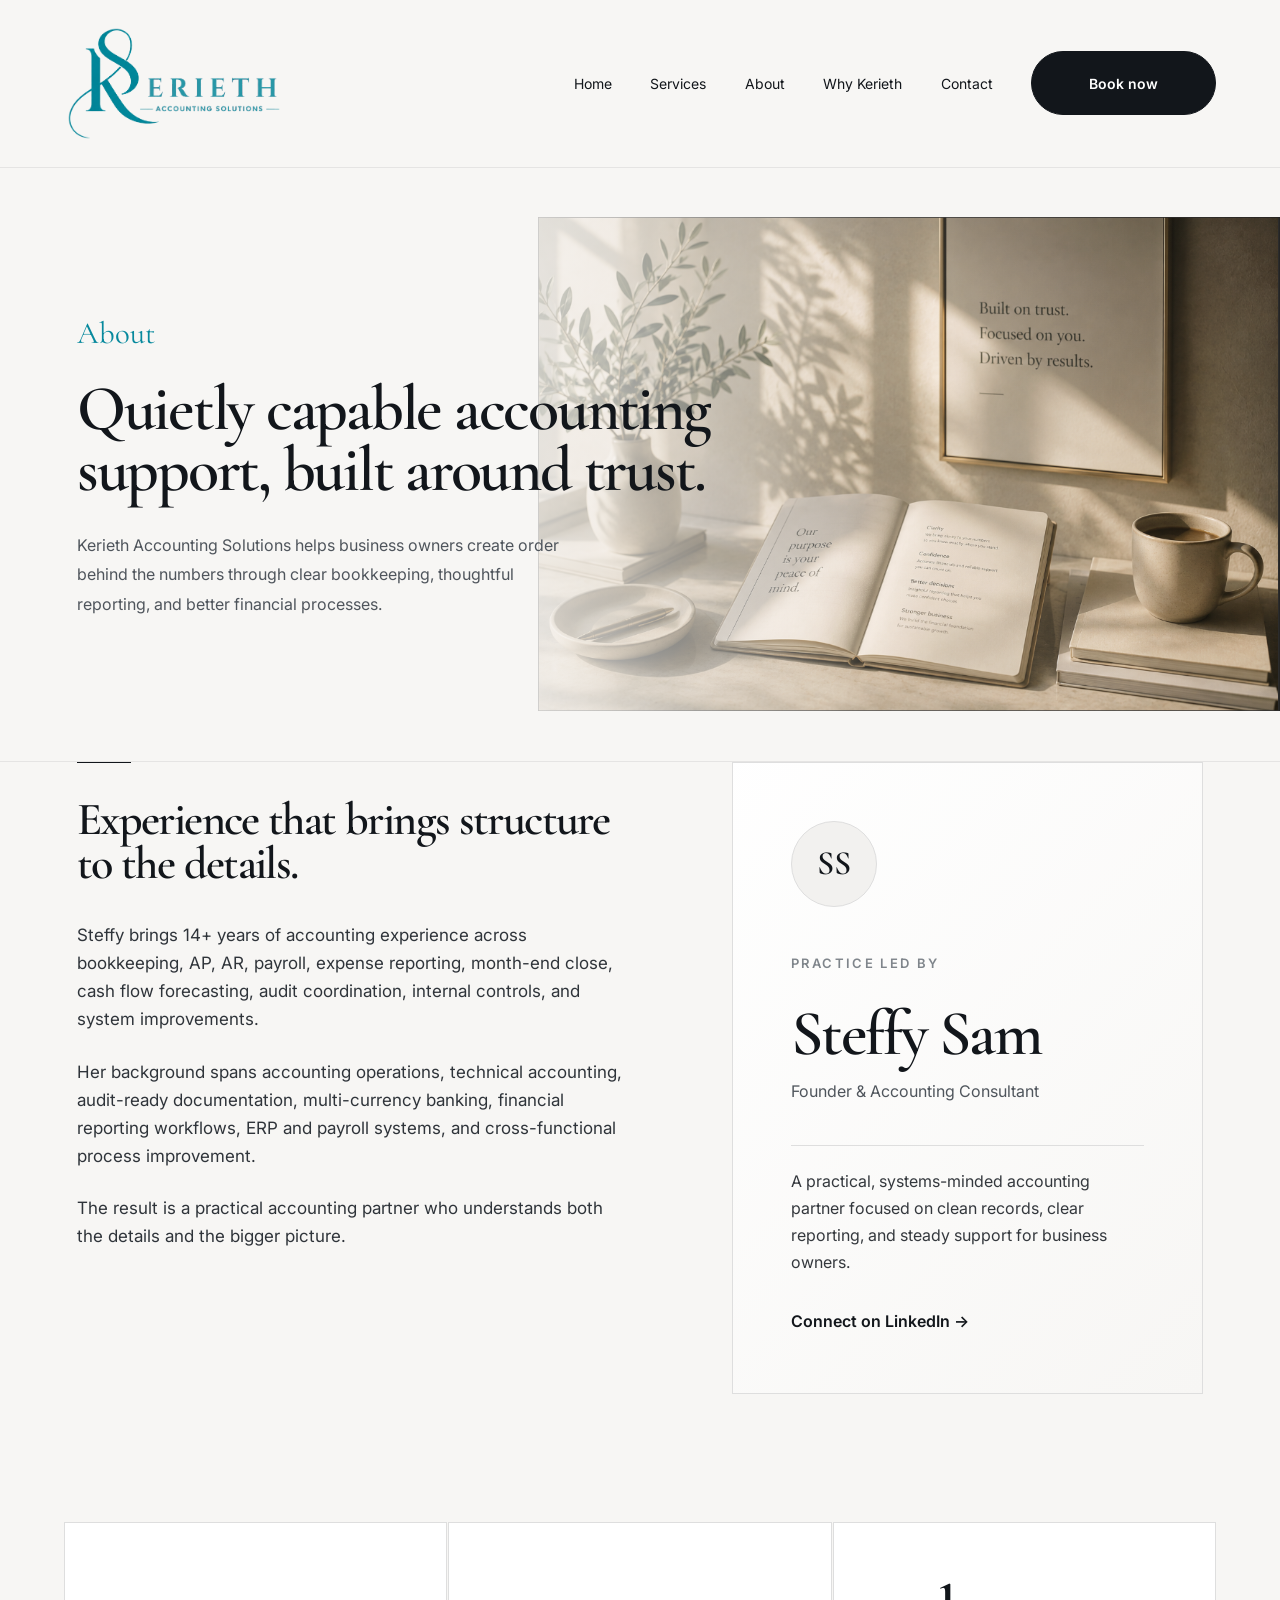
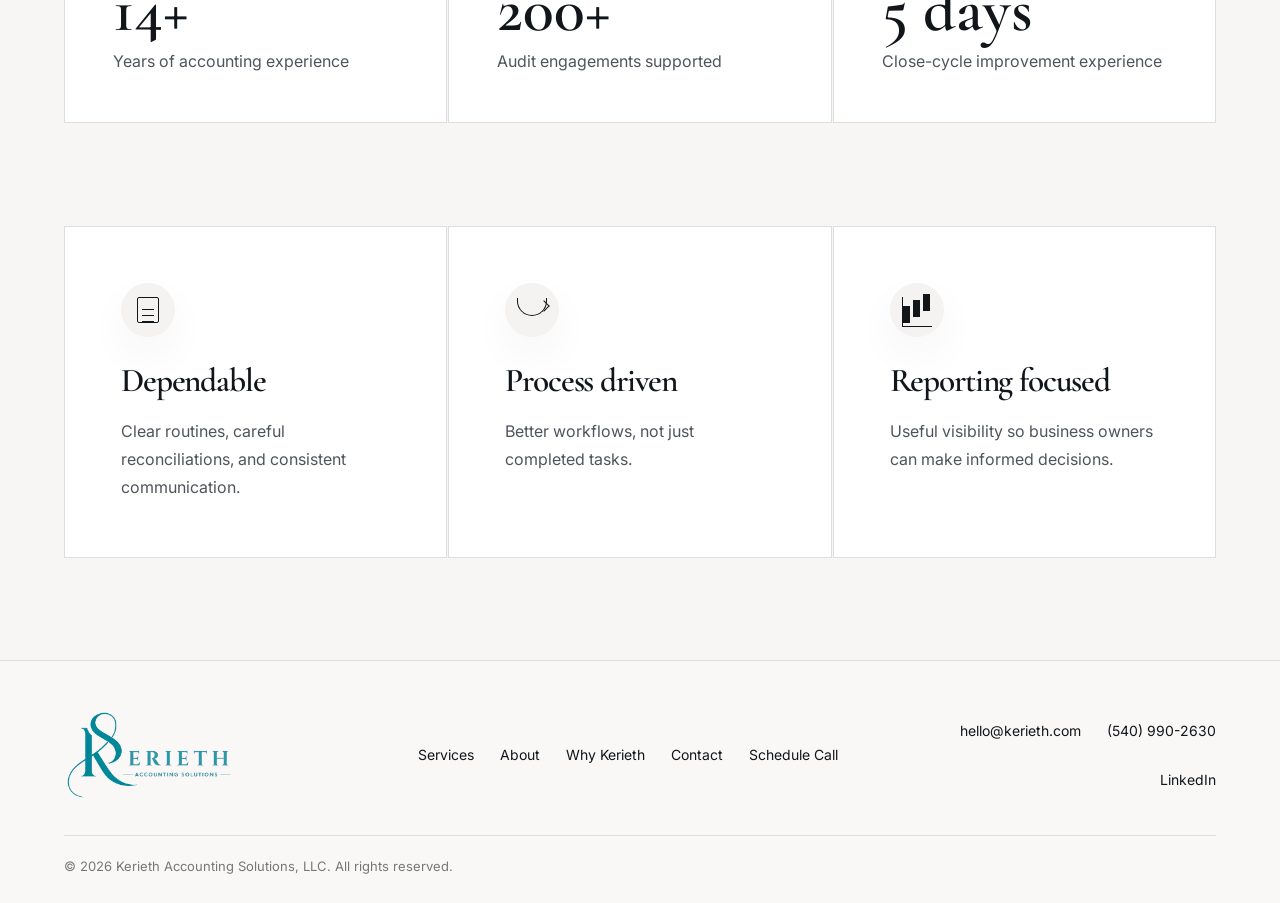
==== about.html @ 2ef551b6 "Add files via upload" ====
<!doctype html>
<html lang="en">
<head>
  <meta charset="utf-8">
  <meta name="viewport" content="width=device-width, initial-scale=1">
  <title>About | Kerieth Accounting Solutions</title>
  <link rel="preconnect" href="https://fonts.googleapis.com">
  <link rel="preconnect" href="https://fonts.gstatic.com" crossorigin>
  <link href="https://fonts.googleapis.com/css2?family=Cormorant+Garamond:wght@500;600;700&family=Inter:wght@400;500;600;700&display=swap" rel="stylesheet">
  <link rel="stylesheet" href="styles.css">
</head>
<body>

<header class="site-header">
  <a class="brand" href="index.html" aria-label="Kerieth Accounting Solutions home">
    <img src="assets/kerieth-logo.png" alt="Kerieth Accounting Solutions logo">
  </a>
  <button class="menu-toggle" aria-label="Open menu">Menu</button>
  <nav class="site-nav" aria-label="Main navigation">
    <a href="index.html">Home</a>
    <a href="services.html">Services</a>
    <a href="about.html">About</a>
    <a href="why-kerieth.html">Why Kerieth</a>
    <a href="contact.html">Contact</a>
    <a class="nav-book" href="contact.html#schedule">Book now</a>
  </nav>
</header>

<main>

<section class="page-title section-hero about-page-hero">
  <p class="kicker">About</p>
  <h1>Quietly capable accounting support, built around trust.</h1>
  <p>Kerieth Accounting Solutions helps business owners create order behind the numbers through clear bookkeeping, thoughtful reporting, and better financial processes.</p>
</section>
<section class="about-editorial about-refined">
  <div class="about-copy">
    <div class="section-mark"></div>
    <h2>Experience that brings structure to the details.</h2>
    <p>Steffy brings 14+ years of accounting experience across bookkeeping, AP, AR, payroll, expense reporting, month-end close, cash flow forecasting, audit coordination, internal controls, and system improvements.</p>
    <p>Her background spans accounting operations, technical accounting, audit-ready documentation, multi-currency banking, financial reporting workflows, ERP and payroll systems, and cross-functional process improvement.</p>
    <p>The result is a practical accounting partner who understands both the details and the bigger picture.</p>
  </div>
  <aside class="name-card founder-card">
    <div class="founder-initial">SS</div>
    <p class="kicker small">Practice led by</p>
    <h2>Steffy Sam</h2>
    <p>Founder & Accounting Consultant</p>
    <div class="founder-divider"></div>
    <p class="founder-note">A practical, systems-minded accounting partner focused on clean records, clear reporting, and steady support for business owners.</p>
    <a class="founder-link" href="https://www.linkedin.com/company/keriethaccounting/" target="_blank" rel="noopener">Connect on LinkedIn →</a>
  </aside>
</section>
<section class="stats-row">
  <div><strong>14+</strong><span>Years of accounting experience</span></div>
  <div><strong>200+</strong><span>Audit engagements supported</span></div>
  <div><strong>5 days</strong><span>Close-cycle improvement experience</span></div>
</section>
<section class="values-simple with-icons">
  <article><div class="value-icon icon-ledger" aria-hidden="true"></div><h3>Dependable</h3><p>Clear routines, careful reconciliations, and consistent communication.</p></article>
  <article><div class="value-icon icon-flow" aria-hidden="true"></div><h3>Process driven</h3><p>Better workflows, not just completed tasks.</p></article>
  <article><div class="value-icon icon-insight" aria-hidden="true"></div><h3>Reporting focused</h3><p>Useful visibility so business owners can make informed decisions.</p></article>
</section>

</main>

<footer class="site-footer">
  <div class="footer-inner">
    <a class="footer-brand" href="index.html">
      <img src="assets/kerieth-logo.png" alt="Kerieth Accounting Solutions logo">
    </a>
    <nav class="footer-links" aria-label="Footer navigation">
      <a href="services.html">Services</a>
      <a href="about.html">About</a>
      <a href="why-kerieth.html">Why Kerieth</a>
      <a href="contact.html">Contact</a>
      <a href="schedule.html">Schedule Call</a>
    </nav>
    <div class="footer-contact">
      <a href="mailto:hello@kerieth.com">hello@kerieth.com</a>
      <a href="tel:5409902630">(540) 990-2630</a>
      <a href="https://www.linkedin.com/company/keriethaccounting/" target="_blank" rel="noopener">LinkedIn</a>
    </div>
  </div>
  <div class="footer-bottom">© 2026 Kerieth Accounting Solutions, LLC. All rights reserved.</div>
</footer>

<script src="script.js"></script>
</body>
</html>
---- styles.css ----
:root {
  --ink: #12161b;
  --muted: #4f555c;
  --line: #dedede;
  --paper: #f7f6f4;
  --soft: #f0eeeb;
  --white: #ffffff;
  --accent: #07899d;
}

* { box-sizing: border-box; }
html { scroll-behavior: smooth; }
body {
  margin: 0;
  font-family: Inter, system-ui, -apple-system, BlinkMacSystemFont, "Segoe UI", sans-serif;
  color: var(--ink);
  background: var(--paper);
  line-height: 1.65;
}
a { color: inherit; text-decoration: none; }
img { display: block; max-width: 100%; }

.site-header {
  min-height: 104px;
  padding: 24px clamp(24px, 5vw, 64px);
  display: flex;
  align-items: center;
  justify-content: space-between;
  gap: 32px;
  background: rgba(247, 246, 244, 0.88);
  backdrop-filter: blur(16px);
  position: sticky;
  top: 0;
  z-index: 10;
  border-bottom: 1px solid rgba(18, 22, 27, 0.08);
}
.brand img { width: 220px; height: auto; }
.site-nav { display: flex; align-items: center; gap: clamp(22px, 3vw, 44px); font-size: 14px; }
.site-nav a { padding: 8px 0; }
.site-nav a:hover { opacity: .62; }
.nav-book, .button {
  display: inline-flex;
  align-items: center;
  justify-content: center;
  border-radius: 999px;
  min-height: 50px;
  padding: 0 32px;
  font-weight: 600;
  border: 1px solid var(--ink);
  transition: transform .2s ease, opacity .2s ease, background .2s ease;
}
.nav-book, .button.dark { background: var(--ink); color: var(--white); }
.nav-book { min-width: 150px; padding-inline: 34px; }
.button.outline { background: transparent; color: var(--ink); }
.button:hover, .nav-book:hover { transform: translateY(-2px); opacity: .86; }
.menu-toggle { display: none; background: none; border: 0; font: inherit; }

h1, h2, h3 {
  font-family: "Cormorant Garamond", Georgia, serif;
  font-weight: 600;
  line-height: .96;
  letter-spacing: -0.035em;
  margin: 0;
}
p { margin: 0; color: var(--muted); }
.kicker {
  color: var(--accent);
  font-family: "Cormorant Garamond", Georgia, serif;
  font-size: clamp(24px, 2.4vw, 34px);
  margin-bottom: 18px;
}
.kicker.small {
  text-transform: uppercase;
  letter-spacing: .18em;
  font: 600 13px Inter, sans-serif;
  color: #7f858b;
}
.section-mark { width: 54px; height: 1px; background: var(--ink); margin-bottom: 34px; }
.section-pad { padding: clamp(88px, 10vw, 155px) clamp(28px, 6vw, 86px); }

.hero-shell {
  min-height: calc(100vh - 112px);
  display: grid;
  grid-template-columns: 1fr 1.05fr;
  background: linear-gradient(90deg, #faf9f7 0%, #f7f6f4 42%, #efeeec 100%);
  border-bottom: 1px solid rgba(18,22,27,.08);
}
.hero-copy {
  padding: clamp(42px, 6vw, 92px) clamp(28px, 5vw, 72px);
  display: flex;
  flex-direction: column;
  justify-content: center;
  max-width: 690px;
}
.hero-copy h1 { font-size: clamp(42px, 5.1vw, 76px); margin-bottom: 28px; }
.hero-text { font-size: clamp(16px, 1.25vw, 19px); max-width: 400px; margin-bottom: 40px; color: #33383e; }
.hero-image {
  min-height: 560px;
  background-image: linear-gradient(90deg, rgba(247,246,244,.9), rgba(247,246,244,.18) 28%, rgba(247,246,244,0) 48%), url('assets/hero-home.png');
  background-size: cover;
  background-position: center right;
}

.services-home { background: var(--white); }
.section-head.compact { max-width: 660px; margin-bottom: 72px; }
.section-head h2, .services-home h2, .statement h2 { font-size: clamp(34px, 3vw, 50px); }
.service-lineup {
  display: grid;
  grid-template-columns: repeat(4, 1fr);
  border-top: 1px solid transparent;
}
.service-lineup article {
  min-height: 300px;
  padding: 0 clamp(28px, 3vw, 52px);
  border-left: 1px solid var(--line);
}
.service-lineup article:first-child { border-left: none; padding-left: 0; }
.service-icon {
  width: 58px;
  height: 58px;
  border-radius: 50%;
  display: grid;
  place-items: center;
  background: #f0f0ef;
  margin-bottom: 30px;
  font-size: 23px;
}
.service-lineup h3 { font-size: clamp(22px, 1.8vw, 30px); margin-bottom: 22px; }
.service-lineup p { min-height: 84px; font-size: 14px; color: #353a40; max-width: 240px; line-height: 1.75; }
.service-lineup a { margin-top: 38px; display: inline-flex; gap: 18px; align-items: center; font-weight: 500; }

.statement {
  display: grid;
  grid-template-columns: .9fr 1.1fr;
  gap: clamp(60px, 9vw, 150px);
  align-items: start;
}
.soft-block { background: linear-gradient(135deg, #f6f5f3, #edecea); }
.statement-copy { max-width: 520px; display: grid; gap: 30px; }
.statement-copy p { color: #2f343a; font-size: 16px; line-height: 1.85; }
.booking-strip {
  margin: 0 clamp(28px, 6vw, 86px) clamp(92px, 9vw, 135px);
  padding: clamp(46px, 5vw, 66px) clamp(34px, 6vw, 86px);
  background: var(--white);
  border: 1px solid var(--line);
  display: flex;
  align-items: center;
  justify-content: space-between;
  gap: clamp(56px, 8vw, 130px);
}
.booking-strip h2 { font-size: clamp(28px, 2.5vw, 40px); margin-bottom: 16px; }
.booking-strip p { max-width: 420px; line-height: 1.8; }
.booking-strip.slim { margin-top: 24px; }

.page-title {
  padding: clamp(88px, 11vw, 160px) clamp(28px, 6vw, 86px) clamp(64px, 8vw, 110px);
  max-width: 1120px;
}
.page-title h1 { font-size: clamp(38px, 4.8vw, 72px); max-width: 760px; margin-bottom: 30px; }
.page-title p:not(.kicker) { max-width: 540px; font-size: 16px; line-height: 1.85; }
.center-title { text-align: center; margin: 0 auto; }
.center-title p { margin-left: auto; margin-right: auto; }
.center-title .button { margin-top: 36px; }

.service-detail-wrap { padding: 0 clamp(28px, 6vw, 86px) clamp(100px, 10vw, 160px); display: grid; gap: 1px; }
.service-detail {
  display: grid;
  grid-template-columns: 90px 1fr 1fr;
  gap: clamp(44px, 7vw, 115px);
  padding: clamp(56px, 7vw, 96px) 0;
  border-top: 1px solid var(--line);
}
.service-detail span { font-family: "Cormorant Garamond", Georgia, serif; font-size: 38px; color: #9a9a9a; }
.service-detail h2 { font-size: clamp(28px, 3vw, 44px); max-width: 560px; }
.service-detail ul { margin: 24px 0 0; padding-left: 20px; color: var(--muted); }

.about-editorial {
  padding: 0 clamp(28px, 6vw, 86px) clamp(100px, 10vw, 160px);
  display: grid;
  grid-template-columns: .85fr 1.15fr;
  gap: clamp(48px, 8vw, 120px);
  align-items: start;
}
.name-card {
  background: var(--white);
  border: 1px solid var(--line);
  padding: clamp(34px, 5vw, 60px);
  min-height: 330px;
  display: flex;
  flex-direction: column;
  justify-content: flex-end;
}
.name-card h2 { font-size: clamp(38px, 4vw, 62px); }
.about-copy h2 { font-size: clamp(32px, 3.6vw, 54px); margin-bottom: 36px; }
.about-copy p { margin-bottom: 24px; font-size: 17px; color: #2f343a; }
.stats-row, .values-simple, .why-grid, .contact-layout {
  padding: 0 clamp(24px, 5vw, 72px) clamp(80px, 8vw, 130px);
}
.stats-row { display: grid; grid-template-columns: repeat(3, 1fr); gap: 1px; }
.stats-row div, .values-simple article, .why-grid article, .contact-card, .contact-form {
  background: var(--white);
  border: 1px solid var(--line);
  padding: clamp(28px, 4vw, 48px);
}
.stats-row strong { display: block; font: 600 clamp(42px, 5vw, 70px) "Cormorant Garamond", Georgia, serif; }
.stats-row span { color: var(--muted); }
.values-simple { display: grid; grid-template-columns: repeat(3, 1fr); gap: 1px; }
.values-simple h3, .why-grid h2, .contact-card h2 { font-size: clamp(32px, 3vw, 46px); margin-bottom: 20px; }
.process article span { display: block; margin-bottom: 20px; color: #8b8b8b; }
.why-grid { display: grid; grid-template-columns: repeat(2, 1fr); gap: 1px; }
.contact-layout { display: grid; grid-template-columns: 1.2fr .8fr; gap: 1px; }
.contact-form { display: grid; gap: 24px; }
.contact-form label { display: grid; gap: 10px; font-weight: 600; }
.contact-form input, .contact-form textarea {
  width: 100%;
  border: 1px solid var(--line);
  background: #fbfaf8;
  padding: 16px 18px;
  font: inherit;
  color: var(--ink);
}
.contact-form textarea { min-height: 150px; resize: vertical; }
.form-error { color: #9b1c1c; min-height: 24px; }
.contact-card { display: flex; flex-direction: column; gap: 16px; }
.contact-card .button { margin-top: 24px; align-self: flex-start; }

.site-footer {
  padding: 48px clamp(24px, 5vw, 72px) 26px;
  background: #f9f8f6;
  border-top: 1px solid var(--line);
}
.footer-inner { display: grid; grid-template-columns: 1fr 1.4fr 1fr; gap: 36px; align-items: center; }
.footer-brand img { width: 170px; }
.footer-links, .footer-contact { display: flex; gap: 26px; flex-wrap: wrap; font-size: 14px; }
.footer-contact { justify-content: flex-end; }
.footer-bottom { margin-top: 34px; padding-top: 20px; border-top: 1px solid var(--line); color: #777; font-size: 13px; }

.reveal { animation: rise .7s ease both; }
@keyframes rise { from { opacity: 0; transform: translateY(18px); } to { opacity: 1; transform: none; } }

@media (max-width: 980px) {
  .site-header { min-height: 88px; }
  .brand img { width: 190px; }
  .menu-toggle { display: block; }
  .site-nav { display: none; position: absolute; left: 0; right: 0; top: 88px; background: #f9f8f6; padding: 24px; border-bottom: 1px solid var(--line); }
  .site-nav.open { display: grid; }
  .hero-shell { grid-template-columns: 1fr; }
  .hero-image { min-height: 360px; order: -1; background-position: center right; }
  .hero-copy { padding-top: 48px; }
  .service-lineup { grid-template-columns: 1fr 1fr; gap: 1px; }
  .service-lineup article { border-left: none; border-top: 1px solid var(--line); padding: 34px 0; }
  .statement, .about-editorial, .contact-layout { grid-template-columns: 1fr; }
  .footer-inner { grid-template-columns: 1fr; }
  .footer-contact { justify-content: flex-start; }
  .service-detail { grid-template-columns: 1fr; gap: 20px; }
}

@media (max-width: 640px) {
  .site-header { padding: 18px 20px; }
  .brand img { width: 155px; }
  .hero-copy h1, .page-title h1 { font-size: 48px; }
  .hero-text { font-size: 17px; }
  .hero-image { min-height: 280px; }
  .service-lineup, .stats-row, .values-simple, .why-grid { grid-template-columns: 1fr; }
  .service-lineup article { min-height: auto; }
  .booking-strip { flex-direction: column; align-items: flex-start; margin-left: 20px; margin-right: 20px; }
  .button, .nav-book { width: 100%; }
}


/* Refined personal-touch additions */
.service-icon {
  position: relative;
  color: var(--ink);
}
.service-icon::before,
.service-icon::after {
  content: "";
  position: absolute;
  box-sizing: border-box;
  display: block;
}
.icon-report::before {
  width: 25px;
  height: 31px;
  border: 2px solid currentColor;
  border-radius: 2px;
}
.icon-report::after {
  width: 14px;
  height: 12px;
  border-left: 2px solid currentColor;
  border-bottom: 2px solid currentColor;
  transform: translate(4px, 3px) rotate(-45deg);
}
.icon-check::before {
  width: 31px;
  height: 31px;
  border: 2px solid currentColor;
  border-radius: 50%;
}
.icon-check::after {
  width: 17px;
  height: 9px;
  border-left: 2px solid currentColor;
  border-bottom: 2px solid currentColor;
  transform: translateY(-2px) rotate(-45deg);
}
.icon-support::before {
  width: 15px;
  height: 15px;
  border: 2px solid currentColor;
  border-radius: 50%;
  top: 17px;
  left: 28px;
}
.icon-support::after {
  width: 34px;
  height: 18px;
  border: 2px solid currentColor;
  border-bottom: 0;
  border-radius: 20px 20px 0 0;
  bottom: 17px;
  left: 19px;
}
.icon-systems::before {
  width: 8px;
  height: 28px;
  border: 2px solid currentColor;
  left: 22px;
  bottom: 20px;
}
.icon-systems::after {
  width: 31px;
  height: 21px;
  border-right: 2px solid currentColor;
  border-bottom: 2px solid currentColor;
  left: 28px;
  bottom: 20px;
  box-shadow: -13px 7px 0 -5px currentColor;
}
.icon-calendar::before {
  width: 32px;
  height: 30px;
  border: 2px solid currentColor;
  border-radius: 3px;
}
.icon-calendar::after {
  width: 32px;
  height: 2px;
  background: currentColor;
  top: 28px;
  left: 20px;
}
.icon-shield::before {
  width: 30px;
  height: 34px;
  border: 2px solid currentColor;
  border-radius: 16px 16px 18px 18px;
  clip-path: polygon(50% 0, 100% 18%, 88% 82%, 50% 100%, 12% 82%, 0 18%);
}
.icon-shield::after {
  width: 14px;
  height: 8px;
  border-left: 2px solid currentColor;
  border-bottom: 2px solid currentColor;
  transform: translateY(-1px) rotate(-45deg);
}
.refined-services article {
  padding-top: 8px;
}
.refined-services .service-icon,
.refined-why-grid .service-icon {
  background: #f2f1ef;
  box-shadow: 0 18px 50px rgba(18,22,27,.05);
}
.refined-detail-wrap {
  gap: 18px;
}
.refined-detail {
  grid-template-columns: 88px 72px minmax(300px, .9fr) 1fr;
  align-items: start;
  background: var(--white);
  border: 1px solid var(--line);
  padding: clamp(30px, 4.5vw, 56px);
}
.refined-detail + .refined-detail {
  border-top: 1px solid var(--line);
}
.refined-detail .service-icon {
  margin: 0;
}
.refined-detail span {
  font-size: 42px;
  line-height: 1;
  color: #aaa;
}
.refined-detail ul {
  margin: 0;
  padding-left: 20px;
}
.about-refined {
  grid-template-columns: 1fr .9fr;
}
.founder-card {
  justify-content: flex-start;
  gap: 14px;
  min-height: auto;
  padding: clamp(34px, 5vw, 58px);
}
.founder-card h2 {
  font-size: clamp(54px, 6.5vw, 86px);
  line-height: .9;
  margin-bottom: 0;
}
.founder-divider {
  height: 1px;
  background: var(--line);
  margin: 26px 0 8px;
}
.founder-note {
  max-width: 420px;
  color: #34383d;
}
.founder-link {
  display: inline-flex;
  margin-top: 18px;
  font-weight: 600;
}
.founder-mini {
  display: flex;
  align-items: center;
  gap: 18px;
  padding-top: 12px;
}
.founder-mark {
  width: 58px;
  height: 58px;
  border-radius: 50%;
  display: grid;
  place-items: center;
  border: 1px solid var(--line);
  background: var(--white);
  font-family: "Cormorant Garamond", Georgia, serif;
  font-size: 26px;
}
.founder-mini span,
.founder-mini a {
  display: block;
}
.founder-mini span {
  font-weight: 600;
  color: var(--ink);
}
.founder-mini a {
  color: var(--muted);
  margin-top: 2px;
}
.refined-why-grid article {
  display: grid;
  grid-template-columns: 84px 1fr;
  column-gap: 24px;
  align-items: start;
}
.refined-why-grid article .service-icon {
  grid-row: span 2;
  margin: 0;
}
.refined-why-grid article h2 {
  margin-bottom: 12px;
}
.booking-strip {
  box-shadow: 0 24px 60px rgba(18,22,27,.04);
}
@media (max-width: 980px) {
  .refined-detail {
    grid-template-columns: 76px 1fr;
  }
  .refined-detail span { display: none; }
  .about-refined { grid-template-columns: 1fr; }
  .refined-why-grid article { grid-template-columns: 74px 1fr; }
}
@media (max-width: 640px) {
  .nav-book { min-width: auto; }
  .refined-detail,
  .refined-why-grid article {
    grid-template-columns: 1fr;
  }
  .refined-detail .service-icon,
  .refined-why-grid article .service-icon {
    margin-bottom: 20px;
  }
  .founder-card h2 { font-size: 52px; }
}


/* Final refinements: cleaner CTA, transparent logo, improved service/about/why layouts */
.site-header {
  background: rgba(247, 246, 244, 0.94);
}
.brand img,
.footer-brand img {
  mix-blend-mode: multiply;
}
.nav-book {
  min-width: 185px;
  min-height: 64px;
  padding-inline: 40px;
  border-radius: 999px;
}
.booking-strip {
  margin: 0;
  padding: clamp(46px, 5vw, 72px) clamp(24px, 5vw, 72px);
  background: var(--white);
  border: 0;
  border-top: 1px solid var(--line);
  border-bottom: 1px solid var(--line);
  box-shadow: none;
}
.booking-strip.slim {
  margin: 0;
}
.service-lineup article {
  border-left-color: rgba(18,22,27,.10);
}
.refined-services .service-icon,
.service-detail-card .service-icon,
.refined-why-grid .service-icon,
.value-icon {
  background: radial-gradient(circle at 35% 30%, #ffffff 0%, #f4f3f1 70%);
  box-shadow: 0 18px 46px rgba(18,22,27,.045);
}

/* Services page redesign */
.service-detail-wrap.refined-detail-wrap {
  display: grid;
  grid-template-columns: repeat(2, minmax(0, 1fr));
  gap: 1px;
  padding-top: 0;
}
.service-detail.refined-detail.service-detail-card {
  display: grid;
  grid-template-columns: 80px 1fr;
  gap: 26px;
  min-height: 410px;
  padding: clamp(38px, 5vw, 62px);
  background: var(--white);
  border: 1px solid var(--line);
  align-items: start;
}
.service-detail-card .service-icon {
  margin: 0;
}
.service-detail-card .service-number {
  display: none;
}
.service-detail-card h2 {
  font-size: clamp(36px, 3.5vw, 56px);
  max-width: 560px;
  margin-bottom: 22px;
}
.service-detail-card p {
  max-width: 620px;
  color: #2f343a;
}
.service-detail-card ul {
  grid-column: 2;
  margin-top: 8px;
  padding-left: 0;
  list-style: none;
  display: grid;
  gap: 12px;
}
.service-detail-card li {
  position: relative;
  padding-left: 24px;
  color: var(--muted);
}
.service-detail-card li::before {
  content: '';
  position: absolute;
  left: 0;
  top: .7em;
  width: 6px;
  height: 6px;
  border-radius: 50%;
  background: var(--ink);
}

/* About page redesign */
.about-refined {
  grid-template-columns: 1.08fr .92fr;
}
.name-card.founder-card {
  justify-content: flex-start;
  border-radius: 0;
  min-height: 430px;
  background:
    linear-gradient(135deg, rgba(255,255,255,.97), rgba(247,246,244,.98));
}
.founder-card h2 {
  font-size: clamp(46px, 5vw, 72px);
  line-height: .96;
  letter-spacing: -.035em;
}
.founder-note {
  line-height: 1.7;
}
.founder-initial {
  width: 86px;
  height: 86px;
  border-radius: 50%;
  display: grid;
  place-items: center;
  border: 1px solid var(--line);
  background: #f2f1ef;
  font: 600 34px 'Cormorant Garamond', Georgia, serif;
  margin-bottom: 34px;
}
.values-simple.with-icons article,
.refined-why-grid article {
  position: relative;
}
.value-icon {
  width: 62px;
  height: 62px;
  border-radius: 50%;
  display: grid;
  place-items: center;
  margin-bottom: 28px;
  font-size: 28px;
  color: var(--ink);
}
.values-simple.with-icons {
  grid-template-columns: repeat(3, 1fr);
}

/* Why Kerieth page improvement */
.why-grid.refined-why-grid {
  grid-template-columns: repeat(2, minmax(0, 1fr));
  gap: 1px;
}
.refined-why-grid article {
  grid-template-columns: 86px 1fr;
  min-height: 230px;
}
.refined-why-grid article h2 {
  font-size: clamp(34px, 3vw, 50px);
}

@media (max-width: 980px) {
  .service-detail-wrap.refined-detail-wrap,
  .about-refined,
  .values-simple.with-icons,
  .why-grid.refined-why-grid {
    grid-template-columns: 1fr;
  }
  .service-detail.refined-detail.service-detail-card {
    grid-template-columns: 70px 1fr;
    min-height: auto;
  }
}
@media (max-width: 640px) {
  .nav-book {
    min-height: 56px;
    min-width: auto;
  }
  .booking-strip {
    padding: 42px 22px;
  }
  .service-detail.refined-detail.service-detail-card,
  .refined-why-grid article {
    grid-template-columns: 1fr;
  }
  .service-detail-card ul {
    grid-column: 1;
  }
  .founder-card h2 {
    font-size: 46px;
  }
}


/* Final service / icon refinements */
.service-detail-wrap.refined-detail-wrap {
  gap: 20px;
  padding-top: 12px;
}
.service-detail.refined-detail.service-detail-card {
  min-height: auto;
  grid-template-columns: 58px 1fr;
  gap: clamp(18px, 2.5vw, 32px);
  padding: clamp(30px, 4vw, 48px);
}
.service-detail-card h2 {
  font-size: clamp(28px, 2.8vw, 42px);
  line-height: 1.04;
  margin-bottom: 18px;
}
.service-detail-card p {
  font-size: 15px;
  line-height: 1.75;
  max-width: 540px;
}
.service-detail-card ul {
  margin-top: 4px;
  gap: 9px;
}
.service-detail-card li {
  font-size: 14px;
  line-height: 1.65;
}
.service-detail-card .service-icon,
.refined-why-grid .service-icon,
.value-icon {
  width: 54px;
  height: 54px;
  font-size: 0;
  color: var(--ink);
  background: #f4f3f1;
  box-shadow: 0 18px 44px rgba(18,22,27,.045);
}

.values-simple.with-icons article {
  padding: clamp(32px, 4.8vw, 56px);
}
.values-simple.with-icons h3 {
  font-size: clamp(28px, 2.6vw, 42px);
}
.values-simple.with-icons p {
  max-width: 440px;
  line-height: 1.75;
}

.why-grid.refined-why-grid {
  gap: 16px;
  padding-inline: clamp(28px, 5vw, 72px);
}
.refined-why-grid article {
  min-height: 210px;
  padding: clamp(32px, 4vw, 52px);
  background: var(--white);
  border: 1px solid var(--line);
  grid-template-columns: 58px 1fr;
  column-gap: 28px;
}
.refined-why-grid article h2 {
  font-size: clamp(28px, 2.7vw, 42px);
}
.refined-why-grid article p {
  font-size: 15px;
  line-height: 1.75;
  max-width: 560px;
}

/* Elegant line icons */
.icon-ledger::before,
.icon-flow::before,
.icon-insight::before,
.icon-personal::before,
.icon-rhythm::before,
.icon-ready::before,
.icon-ledger::after,
.icon-flow::after,
.icon-insight::after,
.icon-personal::after,
.icon-rhythm::after,
.icon-ready::after {
  content: '';
  position: absolute;
  display: block;
  box-sizing: border-box;
}

.icon-ledger::before {
  width: 22px;
  height: 26px;
  border: 1.7px solid currentColor;
  border-radius: 2px;
}
.icon-ledger::after {
  width: 12px;
  height: 1.7px;
  background: currentColor;
  box-shadow: 0 6px 0 currentColor, 0 12px 0 currentColor;
}

.icon-flow::before {
  width: 30px;
  height: 18px;
  border: 1.7px solid currentColor;
  border-top: 0;
  border-radius: 0 0 18px 18px;
  transform: translateY(-3px);
}
.icon-flow::after {
  width: 8px;
  height: 8px;
  border-top: 1.7px solid currentColor;
  border-right: 1.7px solid currentColor;
  transform: translate(12px, -4px) rotate(45deg);
}

.icon-insight::before {
  width: 30px;
  height: 30px;
  border-left: 1.7px solid currentColor;
  border-bottom: 1.7px solid currentColor;
  transform: translateY(2px);
}
.icon-insight::after {
  width: 7px;
  height: 17px;
  background: currentColor;
  box-shadow: 10px -6px 0 currentColor, 20px -12px 0 currentColor;
  transform: translate(-10px, 5px);
}

.icon-personal::before {
  width: 14px;
  height: 14px;
  border: 1.7px solid currentColor;
  border-radius: 50%;
  transform: translateY(-9px);
}
.icon-personal::after {
  width: 30px;
  height: 16px;
  border: 1.7px solid currentColor;
  border-bottom: 0;
  border-radius: 18px 18px 0 0;
  transform: translateY(13px);
}

.icon-rhythm::before {
  width: 30px;
  height: 24px;
  border: 1.7px solid currentColor;
  border-radius: 2px;
}
.icon-rhythm::after {
  width: 30px;
  height: 1.7px;
  background: currentColor;
  transform: translateY(-6px);
  box-shadow: 0 11px 0 rgba(18,22,27,.25);
}

.icon-ready::before {
  width: 26px;
  height: 30px;
  border: 1.7px solid currentColor;
  border-radius: 2px;
}
.icon-ready::after {
  width: 14px;
  height: 8px;
  border-left: 1.7px solid currentColor;
  border-bottom: 1.7px solid currentColor;
  transform: rotate(-45deg);
}

/* Calendly remains static-site friendly because it is just an embedded external widget. */
.contact-layout {
  align-items: start;
}
.calendly-panel {
  grid-column: 1 / -1;
  display: grid;
  grid-template-columns: .7fr 1.3fr;
  gap: clamp(28px, 5vw, 70px);
  padding: clamp(36px, 5vw, 64px);
  background: var(--white);
  border: 1px solid var(--line);
  margin-top: 24px;
}
.calendly-copy h2 {
  font-size: clamp(30px, 3vw, 46px);
  margin-bottom: 18px;
}
.calendly-copy p:not(.kicker) {
  color: var(--muted);
  line-height: 1.8;
  max-width: 420px;
}
.calendly-frame {
  min-height: 650px;
  border-left: 1px solid var(--line);
  padding-left: clamp(24px, 4vw, 52px);
}
.calendly-frame iframe {
  width: 100%;
  height: 650px;
  border: 0;
  display: block;
  background: var(--white);
}

@media (max-width: 980px) {
  .service-detail-wrap.refined-detail-wrap {
    grid-template-columns: 1fr;
  }
  .calendly-panel {
    grid-template-columns: 1fr;
  }
  .calendly-frame {
    border-left: 0;
    padding-left: 0;
    border-top: 1px solid var(--line);
    padding-top: 28px;
  }
}
@media (max-width: 640px) {
  .service-detail.refined-detail.service-detail-card,
  .refined-why-grid article {
    grid-template-columns: 1fr;
  }
  .calendly-frame,
  .calendly-frame iframe {
    min-height: 720px;
    height: 720px;
  }
}


#schedule { scroll-margin-top: 120px; }


/* Section hero images: photographic, subtle, and blended like the landing page */
.section-hero {
  max-width: none;
  min-height: clamp(560px, 66vh, 760px);
  display: flex;
  flex-direction: column;
  justify-content: center;
  padding: clamp(86px, 9vw, 150px) clamp(28px, 6vw, 86px);
  position: relative;
  overflow: hidden;
  background-color: var(--paper);
  border-bottom: 1px solid rgba(18,22,27,.08);
}

.section-hero::before {
  content: "";
  position: absolute;
  inset: 0;
  background-repeat: no-repeat;
  background-size: 58% auto;
  background-position: right center;
  opacity: .98;
  z-index: 0;
}

.section-hero::after {
  content: "";
  position: absolute;
  inset: 0;
  background:
    linear-gradient(90deg,
      rgba(247,246,244,1) 0%,
      rgba(247,246,244,.98) 30%,
      rgba(247,246,244,.68) 48%,
      rgba(247,246,244,.16) 68%,
      rgba(247,246,244,0) 100%);
  z-index: 1;
  pointer-events: none;
}

.section-hero > * {
  position: relative;
  z-index: 2;
}

.section-hero h1 {
  max-width: 720px;
  font-size: clamp(42px, 5vw, 76px);
}

.section-hero p:not(.kicker) {
  max-width: 500px;
}

.services-page-hero::before {
  background-image: url("assets/services-hero.png");
}

.about-page-hero::before {
  background-image: url("assets/about-hero.png");
}

.why-page-hero::before {
  background-image: url("assets/why-hero.png");
}

.contact-page-hero::before {
  background-image: url("assets/contact-hero.png");
}

@media (max-width: 980px) {
  .section-hero {
    min-height: auto;
    padding-bottom: 0;
  }

  .section-hero::before,
  .section-hero::after {
    position: relative;
    display: block;
    inset: auto;
  }

  .section-hero::before {
    content: "";
    width: calc(100% + 56px);
    height: 420px;
    margin: 44px -28px 0;
    background-size: cover;
    background-position: center;
    opacity: 1;
    order: 10;
  }

  .section-hero::after {
    display: none;
  }
}

@media (max-width: 640px) {
  .section-hero h1 {
    font-size: clamp(38px, 12vw, 52px);
  }

  .section-hero::before {
    height: 320px;
  }
}


.form-success {
  margin: 0;
  color: #1f6f47;
  font-weight: 500;
}

.contact-form button:disabled {
  opacity: .65;
  cursor: not-allowed;
}
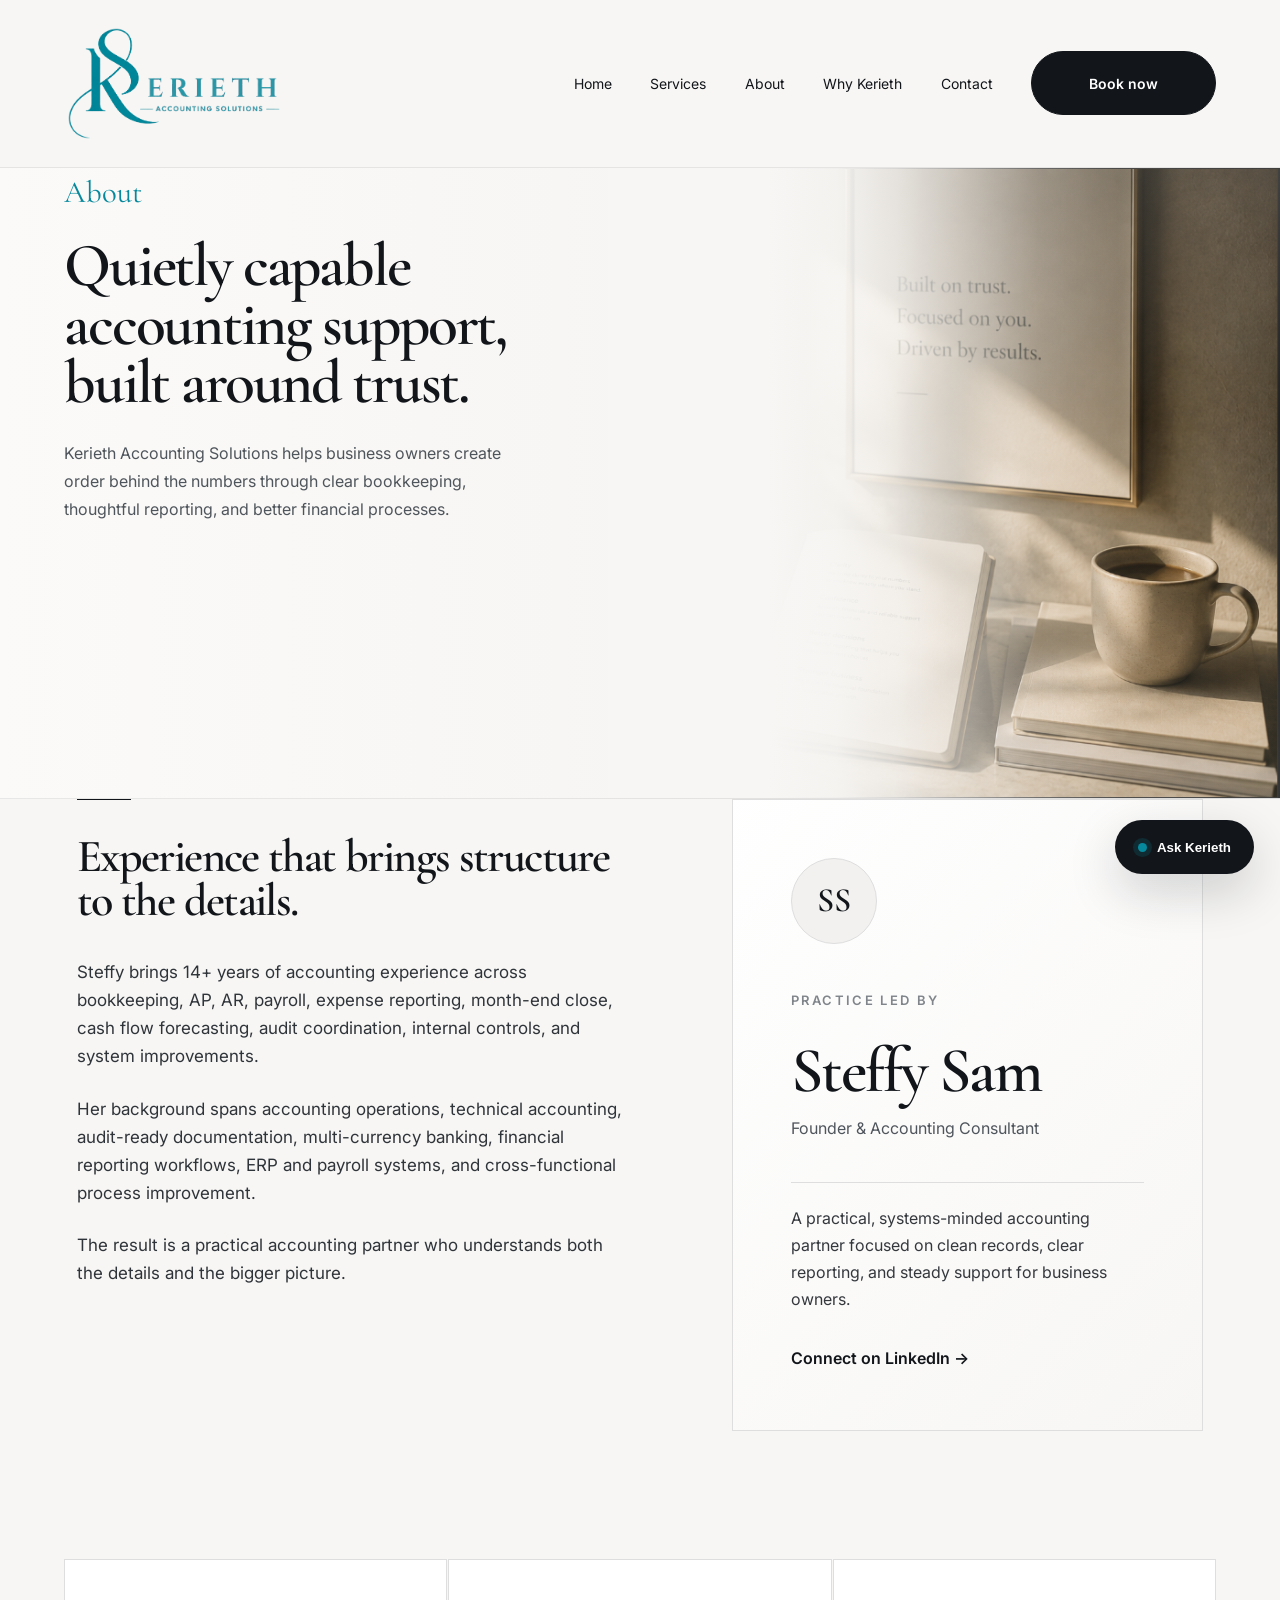
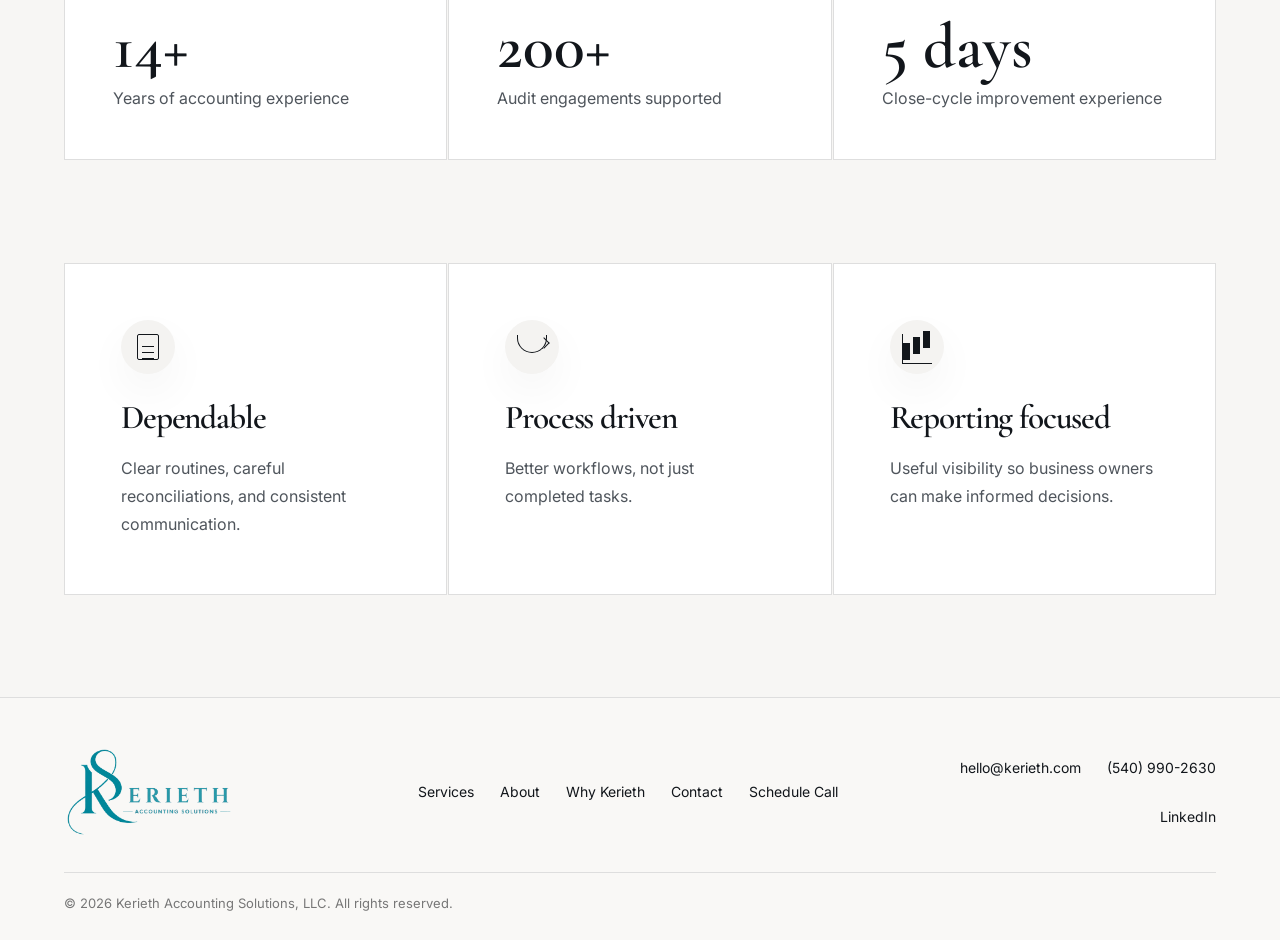
==== commit 1645e0a2: "Add files via upload" ====
--- a/about.html
+++ b/about.html
@@ -15,7 +15,7 @@
   <a class="brand" href="index.html" aria-label="Kerieth Accounting Solutions home">
     <img src="assets/kerieth-logo.png" alt="Kerieth Accounting Solutions logo">
   </a>
-  <button class="menu-toggle" aria-label="Open menu">Menu</button>
+  <button class="menu-toggle" aria-label="Open menu"><span></span><span></span><span></span></button>
   <nav class="site-nav" aria-label="Main navigation">
     <a href="index.html">Home</a>
     <a href="services.html">Services</a>
@@ -85,6 +85,36 @@
   <div class="footer-bottom">© 2026 Kerieth Accounting Solutions, LLC. All rights reserved.</div>
 </footer>
 
+
+<div class="chatbot-widget" id="chatbotWidget" aria-live="polite">
+  <button class="chatbot-toggle" id="chatbotToggle" aria-label="Open Kerieth assistant">
+    <span class="chatbot-dot"></span>
+    Ask Kerieth
+  </button>
+
+  <section class="chatbot-panel" id="chatbotPanel" aria-label="Kerieth website assistant">
+    <div class="chatbot-header">
+      <div>
+        <strong>Kerieth Assistant</strong>
+        <span>Website information only</span>
+      </div>
+      <button class="chatbot-close" id="chatbotClose" aria-label="Close assistant">×</button>
+    </div>
+
+    <div class="chatbot-messages" id="chatbotMessages">
+      <div class="bot-message">
+        Hi, I can help with Kerieth’s services, contact details, and booking a consultation.
+      </div>
+    </div>
+
+    <form class="chatbot-form" id="chatbotForm">
+      <input id="chatbotInput" type="text" placeholder="Ask about services, pricing, contact..." autocomplete="off">
+      <button type="submit">Send</button>
+    </form>
+  </section>
+</div>
+
+
 <script src="script.js"></script>
 </body>
 </html>
--- a/styles.css
+++ b/styles.css
@@ -1047,3 +1047,438 @@
   opacity: .65;
   cursor: not-allowed;
 }
+
+
+/* Cleaner embedded Calendly section */
+.neat-calendly {
+  grid-column: 1 / -1;
+  margin-top: clamp(28px, 4vw, 54px);
+  padding: clamp(44px, 5vw, 72px);
+  display: grid;
+  grid-template-columns: 0.42fr 0.58fr;
+  gap: clamp(34px, 5vw, 72px);
+  align-items: start;
+  background: #ffffff;
+  border: 1px solid rgba(18,22,27,.10);
+  box-shadow: 0 26px 70px rgba(18,22,27,.045);
+}
+
+.neat-calendly .calendly-copy {
+  position: sticky;
+  top: 140px;
+  padding-top: 8px;
+}
+
+.neat-calendly .calendly-copy h2 {
+  font-size: clamp(32px, 3.2vw, 50px);
+  line-height: 1.02;
+  margin-bottom: 20px;
+  max-width: 420px;
+}
+
+.neat-calendly .calendly-copy p:not(.kicker) {
+  max-width: 420px;
+  color: var(--muted);
+  line-height: 1.8;
+}
+
+.calendly-card {
+  background: #ffffff;
+  border: 1px solid rgba(18,22,27,.10);
+  box-shadow: 0 18px 55px rgba(18,22,27,.055);
+  overflow: hidden;
+  min-height: 760px;
+}
+
+.calendly-card iframe {
+  width: 100%;
+  height: 760px;
+  border: 0;
+  display: block;
+  background: #ffffff;
+}
+
+/* Hide any old border styling from the previous frame layout */
+.neat-calendly .calendly-frame {
+  border: 0;
+  padding: 0;
+}
+
+@media (max-width: 980px) {
+  .neat-calendly {
+    grid-template-columns: 1fr;
+  }
+
+  .neat-calendly .calendly-copy {
+    position: static;
+  }
+
+  .calendly-card,
+  .calendly-card iframe {
+    min-height: 760px;
+    height: 760px;
+  }
+}
+
+@media (max-width: 640px) {
+  .neat-calendly {
+    padding: 28px 18px;
+  }
+
+  .calendly-card,
+  .calendly-card iframe {
+    min-height: 820px;
+    height: 820px;
+  }
+}
+
+
+/* Final subpage hero refinement: match homepage clean split + fade */
+.section-hero {
+  min-height: clamp(560px, 70vh, 760px);
+  display: grid !important;
+  grid-template-columns: minmax(0, 0.9fr) minmax(520px, 1.1fr);
+  gap: 0;
+  align-items: stretch;
+  padding: 0 !important;
+  background: linear-gradient(90deg, #faf9f7 0%, #f7f6f4 42%, #efeeec 100%);
+}
+
+.section-hero::before {
+  position: relative !important;
+  inset: auto !important;
+  grid-column: 2;
+  grid-row: 1 / span 4;
+  min-height: clamp(560px, 70vh, 760px);
+  width: 100%;
+  height: 100%;
+  background-size: cover !important;
+  background-position: center right !important;
+  opacity: 1 !important;
+  z-index: 0;
+}
+
+.section-hero::after {
+  grid-column: 2;
+  grid-row: 1 / span 4;
+  z-index: 1;
+  background:
+    linear-gradient(90deg,
+      rgba(247,246,244,1) 0%,
+      rgba(247,246,244,.92) 12%,
+      rgba(247,246,244,.54) 28%,
+      rgba(247,246,244,.18) 45%,
+      rgba(247,246,244,0) 68%);
+  pointer-events: none;
+}
+
+.section-hero > .kicker,
+.section-hero > h1,
+.section-hero > p {
+  grid-column: 1;
+  max-width: 660px;
+  margin-left: clamp(28px, 6vw, 86px);
+  margin-right: clamp(28px, 5vw, 70px);
+  z-index: 3;
+}
+
+.section-hero > .kicker {
+  align-self: end;
+  margin-bottom: 18px;
+}
+
+.section-hero > h1 {
+  align-self: center;
+  font-size: clamp(42px, 4.8vw, 74px);
+  margin-top: 0;
+  margin-bottom: 26px;
+}
+
+.section-hero > p:not(.kicker) {
+  align-self: start;
+  max-width: 470px;
+  font-size: clamp(16px, 1.25vw, 19px);
+  line-height: 1.75;
+}
+
+@media (max-width: 980px) {
+  .section-hero {
+    grid-template-columns: 1fr;
+    min-height: auto;
+    padding: clamp(64px, 10vw, 96px) 0 0 !important;
+  }
+
+  .section-hero::before {
+    grid-column: 1;
+    grid-row: 4;
+    min-height: 420px;
+    margin-top: 44px;
+  }
+
+  .section-hero::after {
+    display: none;
+  }
+
+  .section-hero > .kicker,
+  .section-hero > h1,
+  .section-hero > p {
+    margin-left: clamp(24px, 6vw, 56px);
+    margin-right: clamp(24px, 6vw, 56px);
+  }
+}
+
+@media (max-width: 640px) {
+  .section-hero > h1 {
+    font-size: clamp(38px, 11vw, 52px);
+  }
+
+  .section-hero::before {
+    min-height: 320px;
+  }
+}
+
+
+/* Smoother subpage hero transition and mobile hamburger */
+.section-hero {
+  grid-template-columns: minmax(0, 0.95fr) minmax(560px, 1.05fr);
+  background: linear-gradient(90deg, #fbfaf8 0%, #f7f6f4 44%, #efeeec 100%);
+}
+
+.section-hero::before {
+  background-size: cover !important;
+  background-position: center right !important;
+}
+
+.section-hero::after {
+  background:
+    linear-gradient(90deg,
+      rgba(247,246,244,1) 0%,
+      rgba(247,246,244,1) 24%,
+      rgba(247,246,244,.96) 34%,
+      rgba(247,246,244,.82) 43%,
+      rgba(247,246,244,.55) 53%,
+      rgba(247,246,244,.24) 64%,
+      rgba(247,246,244,.06) 76%,
+      rgba(247,246,244,0) 100%),
+    linear-gradient(180deg,
+      rgba(247,246,244,.15) 0%,
+      rgba(247,246,244,0) 40%,
+      rgba(247,246,244,.10) 100%);
+}
+
+.section-hero > .kicker,
+.section-hero > h1,
+.section-hero > p {
+  margin-left: clamp(28px, 5vw, 72px);
+}
+
+.section-hero > h1 {
+  max-width: 640px;
+}
+
+.section-hero > p:not(.kicker) {
+  max-width: 460px;
+}
+
+/* Mobile hamburger icon */
+.menu-toggle {
+  width: 44px;
+  height: 44px;
+  padding: 0;
+  border: 1px solid rgba(18,22,27,.16);
+  border-radius: 50%;
+  background: transparent;
+  color: var(--ink);
+  align-items: center;
+  justify-content: center;
+  gap: 4px;
+}
+
+.menu-toggle span {
+  display: block;
+  width: 18px;
+  height: 1.6px;
+  background: currentColor;
+  border-radius: 999px;
+}
+
+@media (max-width: 980px) {
+  .menu-toggle {
+    display: inline-flex;
+    flex-direction: column;
+  }
+
+  .section-hero {
+    background: var(--paper);
+  }
+
+  .section-hero::before {
+    background-size: cover !important;
+    background-position: center !important;
+  }
+}
+
+
+/* Static GPT-style chatbot widget */
+.chatbot-widget {
+  position: fixed;
+  right: 26px;
+  bottom: 26px;
+  z-index: 999;
+  font-family: Inter, system-ui, -apple-system, BlinkMacSystemFont, "Segoe UI", sans-serif;
+}
+
+.chatbot-toggle {
+  min-height: 54px;
+  padding: 0 22px;
+  border-radius: 999px;
+  border: 1px solid rgba(18,22,27,.12);
+  background: var(--ink);
+  color: #fff;
+  font-weight: 700;
+  box-shadow: 0 18px 50px rgba(18,22,27,.18);
+  cursor: pointer;
+  display: inline-flex;
+  align-items: center;
+  gap: 10px;
+}
+
+.chatbot-dot {
+  width: 9px;
+  height: 9px;
+  border-radius: 999px;
+  background: var(--accent);
+  box-shadow: 0 0 0 5px rgba(7,137,157,.18);
+}
+
+.chatbot-panel {
+  width: min(380px, calc(100vw - 32px));
+  height: 560px;
+  max-height: calc(100vh - 110px);
+  background: #fff;
+  border: 1px solid rgba(18,22,27,.12);
+  box-shadow: 0 28px 90px rgba(18,22,27,.18);
+  display: none;
+  flex-direction: column;
+  overflow: hidden;
+  margin-bottom: 14px;
+}
+
+.chatbot-panel.open {
+  display: flex;
+}
+
+.chatbot-header {
+  padding: 18px 18px 16px;
+  border-bottom: 1px solid rgba(18,22,27,.10);
+  display: flex;
+  justify-content: space-between;
+  gap: 18px;
+  align-items: start;
+  background: #faf9f7;
+}
+
+.chatbot-header strong,
+.chatbot-header span {
+  display: block;
+}
+
+.chatbot-header strong {
+  font-size: 16px;
+}
+
+.chatbot-header span {
+  color: var(--muted);
+  font-size: 12px;
+  margin-top: 2px;
+}
+
+.chatbot-close {
+  border: 0;
+  background: transparent;
+  font-size: 28px;
+  line-height: 1;
+  cursor: pointer;
+  color: var(--ink);
+}
+
+.chatbot-messages {
+  padding: 18px;
+  flex: 1;
+  overflow-y: auto;
+  display: flex;
+  flex-direction: column;
+  gap: 12px;
+  background: #fff;
+}
+
+.bot-message,
+.user-message {
+  max-width: 86%;
+  padding: 12px 14px;
+  line-height: 1.55;
+  font-size: 14px;
+}
+
+.bot-message {
+  background: #f4f3f1;
+  color: var(--ink);
+  align-self: flex-start;
+}
+
+.user-message {
+  background: var(--ink);
+  color: #fff;
+  align-self: flex-end;
+}
+
+.bot-message a {
+  color: var(--accent);
+  font-weight: 700;
+  text-decoration: underline;
+}
+
+.chatbot-form {
+  padding: 14px;
+  border-top: 1px solid rgba(18,22,27,.10);
+  display: flex;
+  gap: 10px;
+  background: #faf9f7;
+}
+
+.chatbot-form input {
+  flex: 1;
+  border: 1px solid rgba(18,22,27,.16);
+  background: #fff;
+  padding: 12px 13px;
+  font: inherit;
+  outline: none;
+}
+
+.chatbot-form input:focus {
+  border-color: var(--ink);
+}
+
+.chatbot-form button {
+  border: 0;
+  background: var(--ink);
+  color: #fff;
+  padding: 0 16px;
+  font-weight: 700;
+  cursor: pointer;
+}
+
+@media (max-width: 640px) {
+  .chatbot-widget {
+    right: 16px;
+    bottom: 16px;
+  }
+
+  .chatbot-panel {
+    height: 72vh;
+  }
+
+  .chatbot-toggle {
+    min-height: 50px;
+  }
+}
